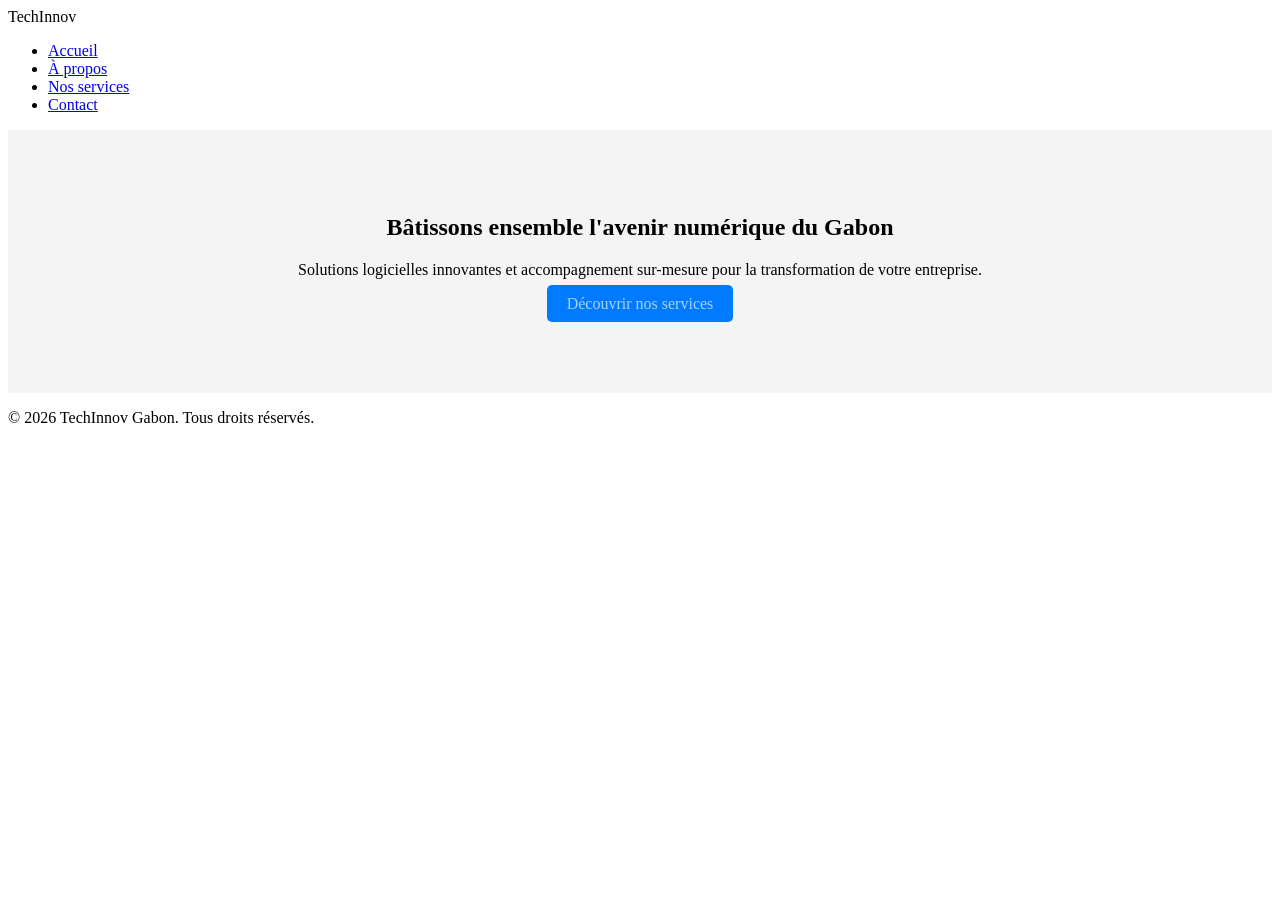
==== index.html @ 0a7103f8 "Add files via upload  Notre agence accompagne les entreprises locales et régionales dans leur transi" ====
<!DOCTYPE html>
<html lang="fr">
<head>
    <meta charset="UTF-8">
    <meta name="viewport" content="width=device-width, initial-scale=1.0">
    <title>Accueil - TechInnov Gabon</title>
</head>
<body>

    <header>
        <div>TechInnov</div>
        <nav aria-label="Menu principal">
            <ul>
                <li><a href="index.html" aria-current="page">Accueil</a></li>
                <li><a href="about.html">À propos</a></li>
                <li><a href="services.html">Nos services</a></li>
                <li><a href="contact.html">Contact</a></li>
            </ul>
        </nav>
    </header>

    <main>
        <section style="background: #f4f4f4; padding: 4rem 2rem; text-align: center;">
            <h1>Bâtissons ensemble l'avenir numérique du Gabon</h1>
            <p>Solutions logicielles innovantes et accompagnement sur-mesure pour la transformation de votre entreprise.</p>
            <p><a href="services.html" style="background: #007bff; color: rgba(255, 255, 255, 0.653); padding: 10px 20px; text-decoration: none; border-radius: 5px;">Découvrir nos services</a></p>
        </section>
    </main>

    <footer>
        <p>&copy; 2026 TechInnov Gabon. Tous droits réservés.</p>
    </footer>

</body>
</html>
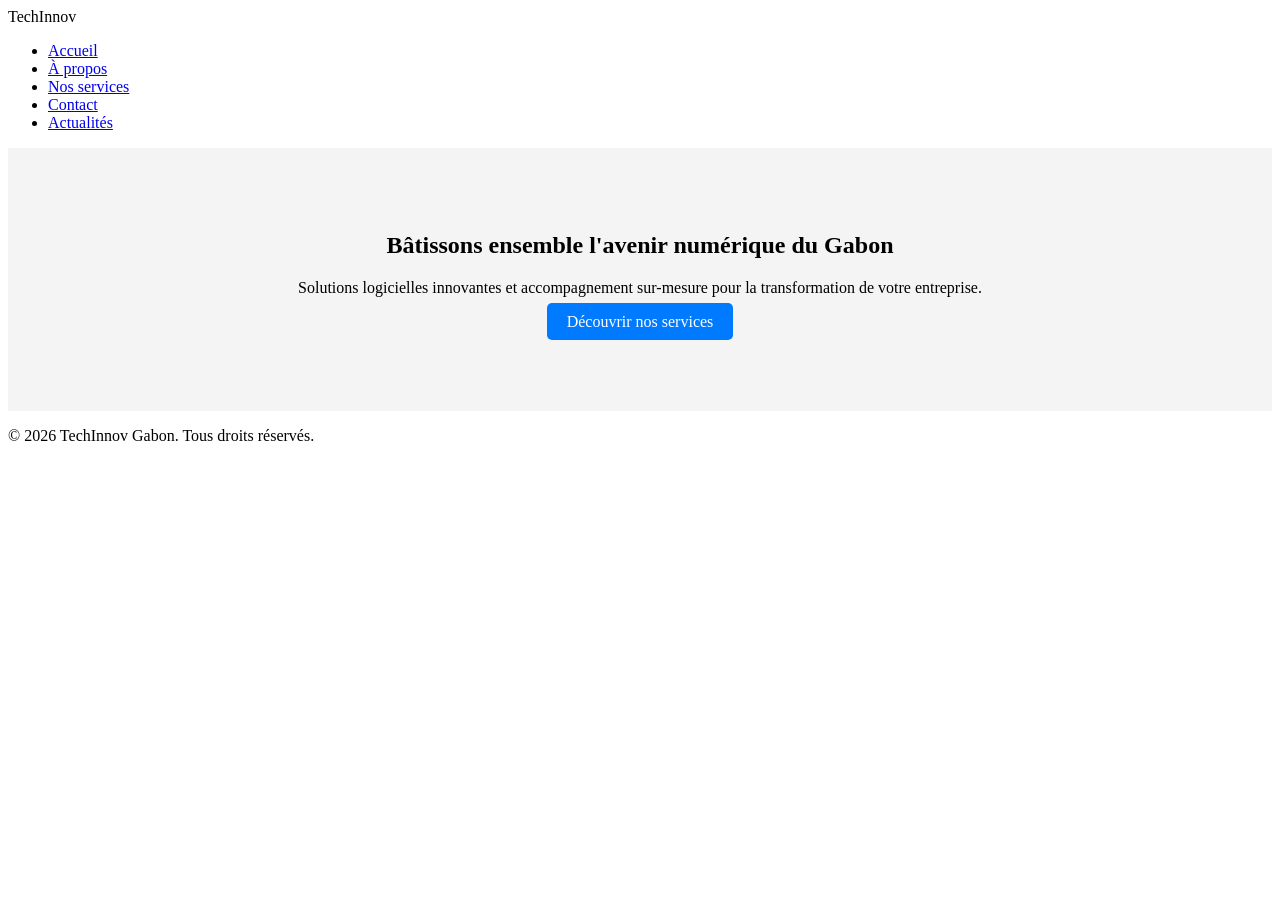
==== commit 4ca4bf0d: "Add files via upload Bâtissons ensemble l'avenir numérique du Gabon" ====
--- a/index.html
+++ b/index.html
@@ -15,6 +15,7 @@
                 <li><a href="about.html">À propos</a></li>
                 <li><a href="services.html">Nos services</a></li>
                 <li><a href="contact.html">Contact</a></li>
+                <li><a href="actualités.html">Actualités</a></li>
             </ul>
         </nav>
     </header>
@@ -23,7 +24,7 @@
         <section style="background: #f4f4f4; padding: 4rem 2rem; text-align: center;">
             <h1>Bâtissons ensemble l'avenir numérique du Gabon</h1>
             <p>Solutions logicielles innovantes et accompagnement sur-mesure pour la transformation de votre entreprise.</p>
-            <p><a href="services.html" style="background: #007bff; color: rgba(255, 255, 255, 0.653); padding: 10px 20px; text-decoration: none; border-radius: 5px;">Découvrir nos services</a></p>
+            <p><a href="services.html" style="background: #007bff; color: white; padding: 10px 20px; text-decoration: none; border-radius: 5px;">Découvrir nos services</a></p>
         </section>
     </main>
 
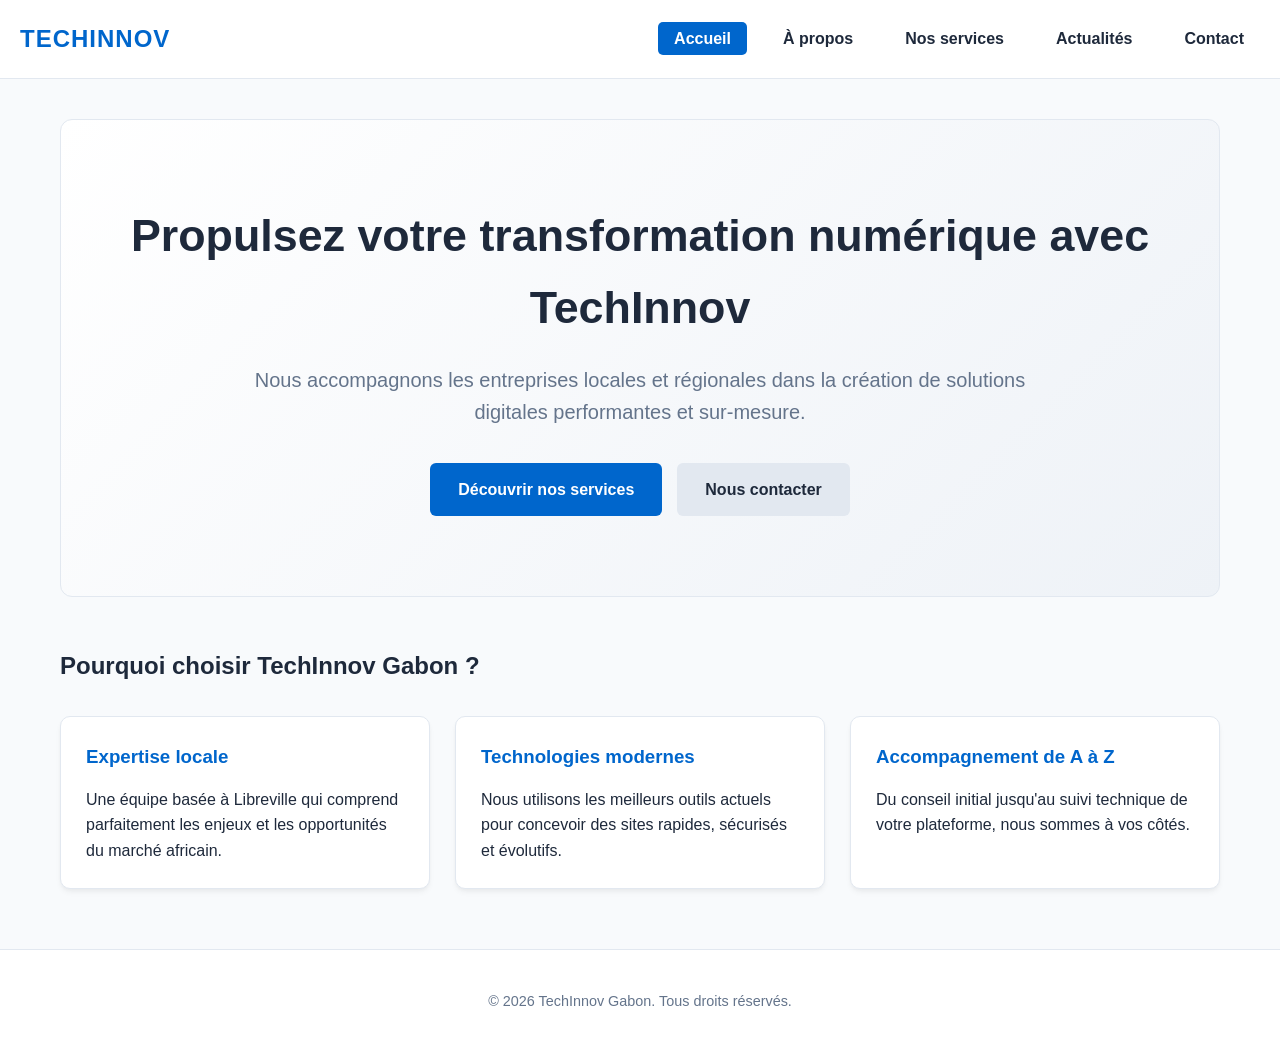
==== commit 7e78fbd9: "Add files via upload Bâtissons ensemble l'avenir numérique du Gabon" ====
--- a/index.html
+++ b/index.html
@@ -4,27 +4,49 @@
     <meta charset="UTF-8">
     <meta name="viewport" content="width=device-width, initial-scale=1.0">
     <title>Accueil - TechInnov Gabon</title>
+    <link rel="stylesheet" href="style.css">
 </head>
 <body>
 
     <header>
-        <div>TechInnov</div>
+        <div class="logo">TechInnov</div>
         <nav aria-label="Menu principal">
             <ul>
-                <li><a href="index.html" aria-current="page">Accueil</a></li>
+                <li><a href="index.html" class="active" aria-current="page">Accueil</a></li>
                 <li><a href="about.html">À propos</a></li>
                 <li><a href="services.html">Nos services</a></li>
+                <li><a href="actualite.html">Actualités</a></li>
                 <li><a href="contact.html">Contact</a></li>
-                <li><a href="actualités.html">Actualités</a></li>
             </ul>
         </nav>
     </header>
 
     <main>
-        <section style="background: #f4f4f4; padding: 4rem 2rem; text-align: center;">
-            <h1>Bâtissons ensemble l'avenir numérique du Gabon</h1>
-            <p>Solutions logicielles innovantes et accompagnement sur-mesure pour la transformation de votre entreprise.</p>
-            <p><a href="services.html" style="background: #007bff; color: white; padding: 10px 20px; text-decoration: none; border-radius: 5px;">Découvrir nos services</a></p>
+        <section class="hero">
+            <h1>Propulsez votre transformation numérique avec TechInnov</h1>
+            <p>Nous accompagnons les entreprises locales et régionales dans la création de solutions digitales performantes et sur-mesure.</p>
+            <div class="cta-buttons">
+                <a href="services.html" class="btn-primary">Découvrir nos services</a>
+                <a href="contact.html" class="btn-secondary">Nous contacter</a>
+            </div>
+        </section>
+
+        <section class="features">
+            <h2>Pourquoi choisir TechInnov Gabon ?</h2>
+            <div class="grid-container">
+                <article class="card">
+                    <h3>Expertise locale</h3>
+                    <p>Une équipe basée à Libreville qui comprend parfaitement les enjeux et les opportunités du marché africain.</p>
+                </article>
+                <article class="card">
+                    <h3>Technologies modernes</h3>
+                    <p>Nous utilisons les meilleurs outils actuels pour concevoir des sites rapides, sécurisés et évolutifs.</p>
+                </article>
+                <article class="card">
+                    <h3>Accompagnement de A à Z</h3>
+                    <p>Du conseil initial jusqu'au suivi technique de votre plateforme, nous sommes à vos côtés.</p>
+                </article>
+            </div>
         </section>
     </main>
 
--- a/style.css
+++ b/style.css
@@ -0,0 +1,470 @@
+/* ==========================================================================
+   1. VARIABLES DE COULEURS ET POLICES (Design moderne et accessible)
+   ========================================================================== */
+:root {
+    --primary-color: #0066cc;     /* Bleu royal - Professionnel et technologique */
+    --primary-hover: #0052a3;     /* Bleu foncé pour l'effet de survol (hover) */
+    --secondary-color: #10b981;   /* Vert émeraude pour les accents ou validations */
+    --dark-color: #1e293b;        /* Gris très foncé pour le texte principal (meilleur que le noir pur) */
+    --light-bg: #f8fafc;          /* Fond de page gris ultra-clair, doux pour les yeux */
+    --card-bg: #ffffff;          /* Fond des cartes et blocs en blanc pur */
+    --border-color: #e2e8f0;      /* Gris très léger pour les bordures */
+    --text-muted: #64748b;        /* Gris moyen pour les dates et textes secondaires */
+    --font-family: 'Segoe UI', Tahoma, Geneva, Verdana, sans-serif;
+}
+
+/* ==========================================================================
+   2. REGLAGES GENERAUX (RESET)
+   ========================================================================== */
+* {
+    box-sizing: border-box;
+    margin: 0;
+    padding: 0;
+}
+
+body {
+    font-family: var(--font-family);
+    background-color: var(--light-bg);
+    color: var(--dark-color);
+    line-height: 1.6;
+}
+
+main {
+    max-width: 1200px;
+    margin: 40px auto;
+    padding: 0 20px;
+    min-height: 70vh; /* Permet de pousser le footer vers le bas */
+}
+
+a {
+    color: var(--primary-color);
+    text-decoration: none;
+    transition: color 0.3s ease;
+}
+
+a:hover {
+    color: var(--primary-hover);
+}
+
+img {
+    max-width: 100%;
+    height: auto;
+    display: block;
+}
+
+/* ==========================================================================
+   3. EN-TÊTE ET NAVIGATION (HEADER & NAV)
+   ========================================================================== */
+header {
+    background-color: var(--card-bg);
+    border-bottom: 1px solid var(--border-color);
+    padding: 20px;
+    position: sticky;
+    top: 0;
+    z-index: 1000;
+}
+
+header .logo {
+    font-size: 1.5rem;
+    font-weight: 800;
+    color: var(--primary-color);
+    text-align: center;
+    margin-bottom: 15px;
+    text-transform: uppercase;
+    letter-spacing: 1px;
+}
+
+header nav ul {
+    list-style: none;
+    display: flex;
+    justify-content: center;
+    gap: 20px;
+    flex-wrap: wrap;
+}
+
+header nav a {
+    font-weight: 600;
+    color: var(--dark-color);
+    padding: 8px 16px;
+    border-radius: 5px;
+    transition: all 0.3s ease;
+}
+
+header nav a:hover,
+header nav a.active {
+    background-color: var(--primary-color);
+    color: #ffffff;
+}
+
+/* ==========================================================================
+   4. STRUCTURES ET GRILLES COMMUNES (SERVICES & ACCUEIL)
+   ========================================================================== */
+.grid-container {
+    display: grid;
+    grid-template-columns: repeat(auto-fit, minmax(280px, 1fr));
+    gap: 25px;
+    margin-top: 30px;
+}
+
+.card {
+    background-color: var(--card-bg);
+    border: 1px solid var(--border-color);
+    border-radius: 10px;
+    padding: 25px;
+    box-shadow: 0 4px 6px -1px rgba(0, 0, 0, 0.05), 0 2px 4px -1px rgba(0, 0, 0, 0.03);
+    transition: transform 0.3s ease, box-shadow 0.3s ease;
+}
+
+.card:hover {
+    transform: translateY(-5px);
+    box-shadow: 0 10px 15px -3px rgba(0, 0, 0, 0.1);
+}
+
+.card h3 {
+    color: var(--primary-color);
+    margin-bottom: 15px;
+}
+
+/* ==========================================================================
+   5. PAGE D'ACCUEIL (HERO SECTION)
+   ========================================================================== */
+.hero {
+    text-align: center;
+    padding: 80px 20px;
+    background: linear-gradient(135deg, #ffffff 0%, #eef2f7 100%);
+    border-radius: 12px;
+    margin-bottom: 50px;
+    border: 1px solid var(--border-color);
+}
+
+.hero h1 {
+    font-size: 2.8rem;
+    margin-bottom: 20px;
+    color: var(--dark-color);
+    font-weight: 800;
+}
+
+.hero p {
+    font-size: 1.25rem;
+    color: var(--text-muted);
+    max-width: 800px;
+    margin: 0 auto 35px auto;
+}
+
+.cta-buttons {
+    display: flex;
+    justify-content: center;
+    gap: 15px;
+    flex-wrap: wrap;
+}
+
+/* Boutons réutilisables */
+.btn-primary, .btn-secondary {
+    display: inline-block;
+    padding: 14px 28px;
+    border-radius: 6px;
+    font-weight: bold;
+    text-decoration: none;
+    transition: all 0.3s ease;
+    border: none;
+    cursor: pointer;
+}
+
+.btn-primary {
+    background-color: var(--primary-color);
+    color: #ffffff;
+}
+
+.btn-primary:hover {
+    background-color: var(--primary-hover);
+    color: #ffffff;
+}
+
+.btn-secondary {
+    background-color: var(--border-color);
+    color: var(--dark-color);
+}
+
+.btn-secondary:hover {
+    background-color: #cbd5e1;
+}
+
+/* ==========================================================================
+   6. PAGE À PROPOS & EQUIPE
+   ========================================================================== */
+.about-intro {
+    text-align: center;
+    max-width: 800px;
+    margin: 0 auto 50px auto;
+}
+
+.about-intro h1 {
+    margin-bottom: 20px;
+}
+
+#team h2 {
+    text-align: center;
+    margin-bottom: 30px;
+}
+
+.team-list {
+    list-style: none;
+    display: flex;
+    justify-content: center;
+    gap: 30px;
+    padding: 0;
+    flex-wrap: wrap;
+}
+
+.team-member {
+    margin: 0;
+    text-align: center;
+    background: var(--card-bg);
+    padding: 30px 25px;
+    border-radius: 10px;
+    border: 1px solid var(--border-color);
+    box-shadow: 0 4px 6px -1px rgba(0, 0, 0, 0.05);
+    width: 250px;
+}
+
+.team-member img {
+    border-radius: 50%;
+    object-fit: cover;
+    width: 150px;
+    height: 150px;
+    margin: 0 auto 15px auto;
+    border: 4px solid var(--border-color);
+    transition: border-color 0.3s ease;
+}
+
+.team-member:hover img {
+    border-color: var(--primary-color);
+}
+
+.team-member figcaption strong {
+    font-size: 1.15rem;
+    color: var(--dark-color);
+}
+
+.team-member figcaption em {
+    color: var(--text-muted);
+    font-style: normal;
+    font-size: 0.95rem;
+}
+
+/* ==========================================================================
+   7. PAGE ACTUALITÉS (LAYOUT BILATÉRAL)
+   ========================================================================== */
+.news-container {
+    display: flex;
+    gap: 40px;
+}
+
+#news-feed {
+    flex: 2;
+}
+
+#news-feed h1 {
+    margin-bottom: 30px;
+}
+
+.news-card {
+    background: var(--card-bg);
+    padding: 30px;
+    margin-bottom: 35px;
+    border-radius: 10px;
+    border: 1px solid var(--border-color);
+    box-shadow: 0 4px 6px -1px rgba(0, 0, 0, 0.05);
+}
+
+.news-card h2 {
+    font-size: 1.75rem;
+    color: var(--dark-color);
+    margin-bottom: 8px;
+}
+
+.news-date {
+    color: var(--text-muted);
+    font-size: 0.9rem;
+    margin-bottom: 20px;
+    font-weight: 500;
+}
+
+.news-card img {
+    border-radius: 8px;
+    margin-bottom: 20px;
+    width: 100%;
+    max-height: 350px;
+    object-fit: cover;
+}
+
+.read-more {
+    display: inline-block;
+    margin-top: 15px;
+    font-weight: bold;
+}
+
+/* Barre latérale d'actualités */
+.news-sidebar {
+    flex: 1;
+    background: var(--card-bg);
+    padding: 30px;
+    border-radius: 10px;
+    border: 1px solid var(--border-color);
+    height: fit-content;
+}
+
+.news-sidebar h3 {
+    margin-bottom: 15px;
+    color: var(--primary-color);
+}
+
+/* ==========================================================================
+   8. FORMULAIRES (CONTACT & NEWSLETTER)
+   ========================================================================== */
+.contact-section {
+    max-width: 650px;
+    margin: 0 auto;
+    background-color: var(--card-bg);
+    padding: 40px;
+    border-radius: 10px;
+    border: 1px solid var(--border-color);
+    box-shadow: 0 10px 15px -3px rgba(0, 0, 0, 0.05);
+}
+
+.contact-section h1 {
+    margin-bottom: 10px;
+}
+
+.contact-section p {
+    color: var(--text-muted);
+    margin-bottom: 30px;
+}
+
+.contact-form p,
+.newsletter-form p {
+    margin-bottom: 25px;
+    display: flex;
+    flex-direction: column;
+}
+
+.contact-form label,
+.newsletter-form label {
+    font-weight: 600;
+    margin-bottom: 8px;
+    font-size: 0.95rem;
+}
+
+.contact-form input[type="text"],
+.contact-form input[type="email"],
+.contact-form input[type="tel"],
+.contact-form select,
+.contact-form textarea,
+.newsletter-form input[type="email"] {
+    width: 100%;
+    padding: 12px 16px;
+    border: 1.5px solid var(--border-color);
+    border-radius: 6px;
+    font-family: inherit;
+    font-size: 1rem;
+    transition: border-color 0.3s ease, box-shadow 0.3s ease;
+}
+
+.contact-form input:focus,
+.contact-form select:focus,
+.contact-form textarea:focus,
+.newsletter-form input:focus {
+    outline: none;
+    border-color: var(--primary-color);
+    box-shadow: 0 0 0 4px rgba(0, 102, 204, 0.1);
+}
+
+/* Case à cocher */
+.contact-form .checkbox-group,
+.newsletter-form .checkbox-container {
+    flex-direction: row !important;
+    align-items: center;
+    gap: 10px;
+}
+
+.contact-form .checkbox-group input,
+.newsletter-form .checkbox-container input {
+    width: auto;
+    transform: scale(1.1);
+}
+
+.contact-form .checkbox-group label,
+.newsletter-form .checkbox-container label {
+    margin-bottom: 0;
+    font-weight: normal;
+    color: var(--text-muted);
+}
+
+/* Section d'abonnement newsletter (Footer) */
+.newsletter-section {
+    background-color: #f1f5f9;
+    padding: 30px;
+    border-radius: 10px;
+    margin-bottom: 30px;
+    border: 1px solid var(--border-color);
+}
+
+.newsletter-section h3 {
+    margin-bottom: 15px;
+    color: var(--dark-color);
+}
+
+/* ==========================================================================
+   9. PIED DE PAGE (FOOTER)
+   ========================================================================== */
+footer {
+    border-top: 1px solid var(--border-color);
+    background-color: var(--card-bg);
+    padding: 40px 20px;
+    text-align: center;
+    margin-top: 60px;
+}
+
+footer p {
+    font-size: 0.9rem;
+    color: var(--text-muted);
+}
+
+/* ==========================================================================
+   10. MEDIA QUERIES (ADAPTATION MOBILE & TABLETTE)
+   ========================================================================== */
+@media (max-width: 900px) {
+    .news-container {
+        flex-direction: column;
+    }
+    
+    .news-sidebar {
+        width: 100%;
+    }
+}
+
+@media (min-width: 600px) {
+    header {
+        display: flex;
+        justify-content: space-between;
+        align-items: center;
+    }
+    
+    header .logo {
+        margin-bottom: 0;
+    }
+}
+
+@media (max-width: 600px) {
+    main {
+        margin: 20px auto;
+    }
+    
+    .hero h1 {
+        font-size: 2rem;
+    }
+    
+    .contact-section {
+        padding: 20px;
+    }
+}
